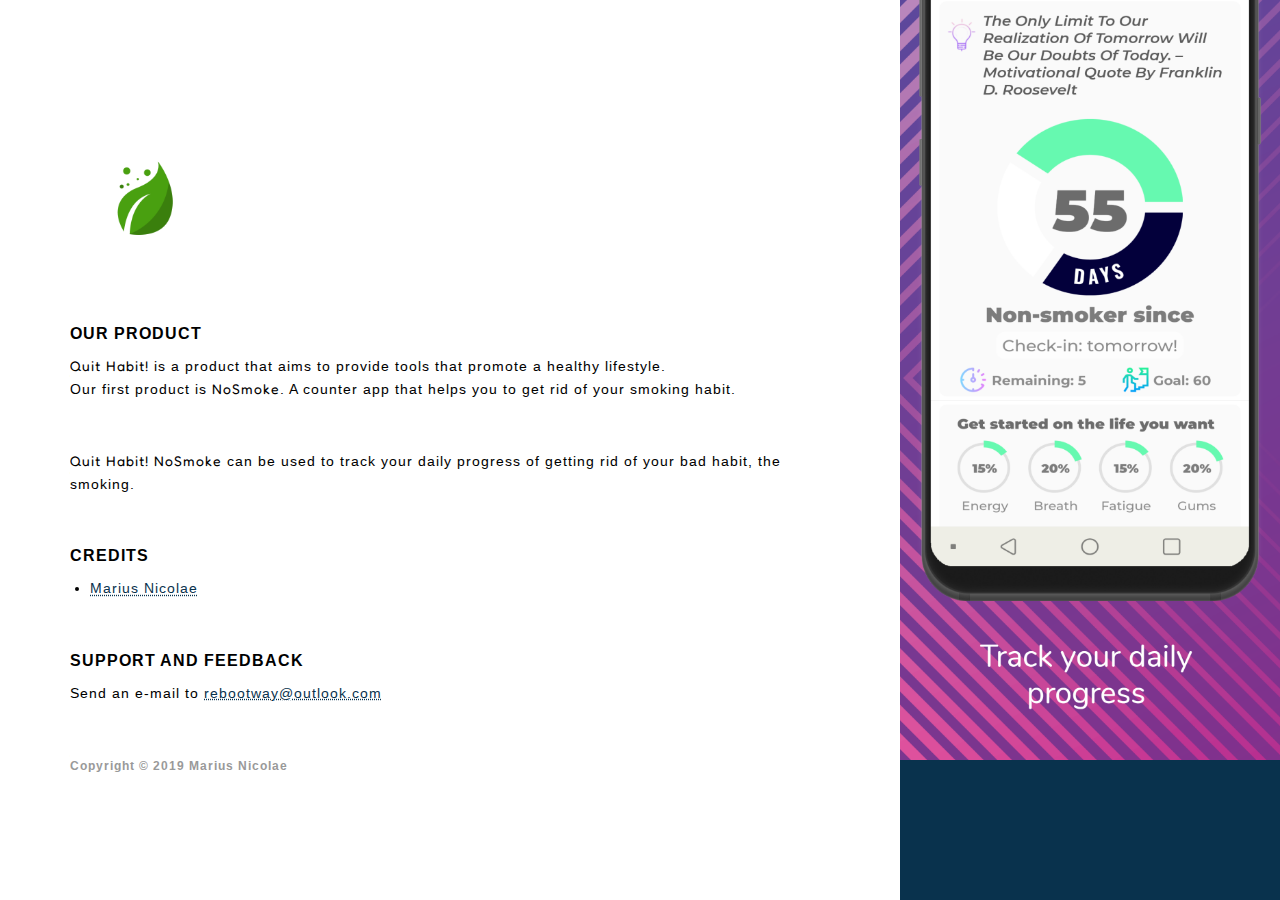
==== index.html @ b2daabd3 "webapge" ====
<!DOCTYPE html>
<html lang="en">
<head>
    <meta charset="UTF-8">
    <meta name="viewport" content="width=device-width, initial-scale=1.0">
    <meta http-equiv="X-UA-Compatible" content="ie=edge">

    <title>Quit Habit!</title>

    <link rel="stylesheet" type="text/css" href="css/about.css">
    <!-- Google Font -->
    <link href="https://fonts.googleapis.com/css?family=Arimo|Fredoka+One|Chicle" rel="stylesheet">
</head>
<body>

<div class="container">

  <div class="about">
    <img class="logo" src="img/ic_launcher_foreground.png">
    <!-- <h2 class="header">About</h2>
    <h3 class="header-about">Description</h3> -->


    <h3 class="features">Our Product</h3>
    <p>
      <span class="protein-brand">Quit Habit!</span> is a product that aims to provide tools that promote a healthy lifestyle.</br> Our first product is <span class="protein-brand">NoSmoke</span>. A counter app that helps you to get rid of your smoking habit.
    </p>
    <p>
      <span class="protein-brand">Quit Habit! NoSmoke</span> can be used to track your daily progress of getting rid of your bad habit, the smoking.
    </p>

    <h3>Credits</h3>
      <ul class="credits">
        <li><a href="https://github.com/bytao7mao">Marius Nicolae</a></li>
      </ul>

    <footer>
      <h3>Support and Feedback</h3>
      <p>Send an e-mail to <a href="mailto:rebootway@outlook.com?Subject=Hi%20there">rebootway@outlook.com</a>
      <h5>Copyright &copy; 2019 Marius Nicolae</h5>
    </footer>
  </div>

  <div class="screenshot">
        <img src="img/screen_3.png">
  </div>

</div>

</body>
</html>
---- css/about.css ----
* {
    margin: 0;
    padding: 0;
    box-sizing: border-box;
}

html {

    height: 100%;
    font-size: 14px;
    font-family: 'Arimo', sans-serif;
    font-weight: 400;
    line-height: 160%;
    letter-spacing: 1px;
}

body {
    height: 100%;
}

a {
    text-decoration-style: dotted;
    color: #09324D;
}

a:hover {
    color: #EFDDB2;
}


.container {
    height: 100%;
    width: 100%;
    margin: 0;
    padding: 0;
    display: flex;
    flex-direction: column;
}


/*ABOUT*/
.logo {
    width: 150px;
    align-self: center;
    margin-bottom: 25px;
}

.about {
    flex: 2;
    width: 80%;
    margin: 100px auto;
    display: flex;
    flex-direction: column;
    justify-content: center;
}

.about p, .about ul {
    margin-bottom: 5px!important;
}

.protein-brand {
    font-family: 'Fredoka One', cursive;
}

.about p, .about li {
    font-size: 12px;
}

.about h3 {
    align-self: center;
    font-size: 14px;
    font-weight: 800;
    text-transform: uppercase;
}

.about ul li {
    margin-left: 10px;
}

.about h5 {
    color: #999999;
}

.credits li {
    margin-bottom: 0!important;
}

/*SCREENSHOT*/

.screenshot {
    /* flex: 1;
    width: 50%;
    height: 100%;
    padding: 50px 10px;
    background-color: #09324D;
    display: flex;
    justify-content: center;
    align-items: center;
    text-align: center; */
}

.screenshot img {
    width: 0%;
    max-width: 0px;
}


/*FOOTER*/
footer {
    text-align: center;
}



/*MOBILE*/
@media screen and (min-width: 1100px) {

  .logo {
      width: 150px;
      align-self: flex-start;
      margin-bottom: 25px;
  }

    .container {
        height: 100%;
        width: 100%;
        margin: 0;
        padding: 0;
        display: -webkit-flex;
        display: flex;
        -webkit-flex-direction: row;
        flex-direction: row;
    }

    .about {
        flex: 2;
        padding: 0 70px 0 70px;
        display: flex;
        flex-direction: column;
        justify-content: center;
    }

    .logo, .about p, .about ul {
        margin-bottom: 50px!important;
    }

    .protein-brand {
        font-family: 'Fredoka One', cursive;
    }

    .about p, .about li {
        font-size: 14px;
    }

    .about h3 {
        align-self: flex-start;
        margin-bottom: 10px;
        font-size: 16px;
        font-weight: 800;
        text-transform: uppercase;
    }

    .about ul li {
        margin-left: 20px;
        margin-bottom: 10px;
    }

    .about h5 {
        color: #999999;
    }

    .credits li {
        margin-bottom: 0!important;
    }


    /*SCREENSHOT*/
    .screenshot {
        flex: 1;
        width: 30%;
        background-color: #09324D;
        display: flex;
        justify-content: flex-start;
        align-items: flex-start;
        text-align: flex-start;
    }

    .screenshot img {
        width: 100%;
        max-width: 800px;
    }


    /*FOOTER*/
    footer {
        text-align: left;
    }
}
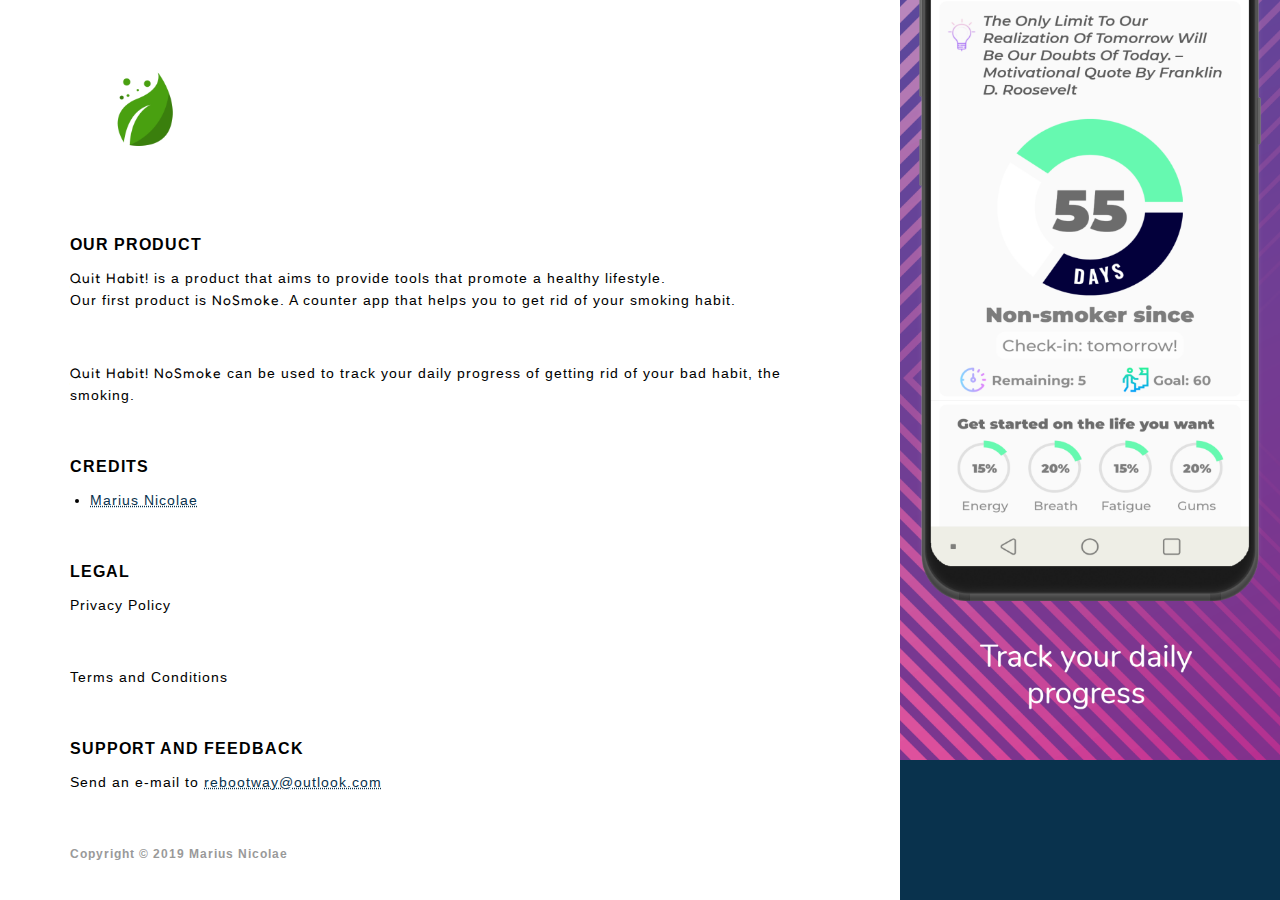
==== commit 5f9f8803: "test" ====
--- a/index.html
+++ b/index.html
@@ -34,6 +34,11 @@
         <li><a href="https://github.com/bytao7mao">Marius Nicolae</a></li>
       </ul>
 
+      <footer>
+        <h3>Legal</h3>
+        <p>Privacy Policy<a href="https://bytao7mao.github.io/quithabit/legal/privacy_policy.html"></a>
+        <p>Terms and Conditions<a href="https://bytao7mao.github.io/quithabit/legal/terms_and_conditions.html"></a>
+      </footer>
     <footer>
       <h3>Support and Feedback</h3>
       <p>Send an e-mail to <a href="mailto:rebootway@outlook.com?Subject=Hi%20there">rebootway@outlook.com</a>
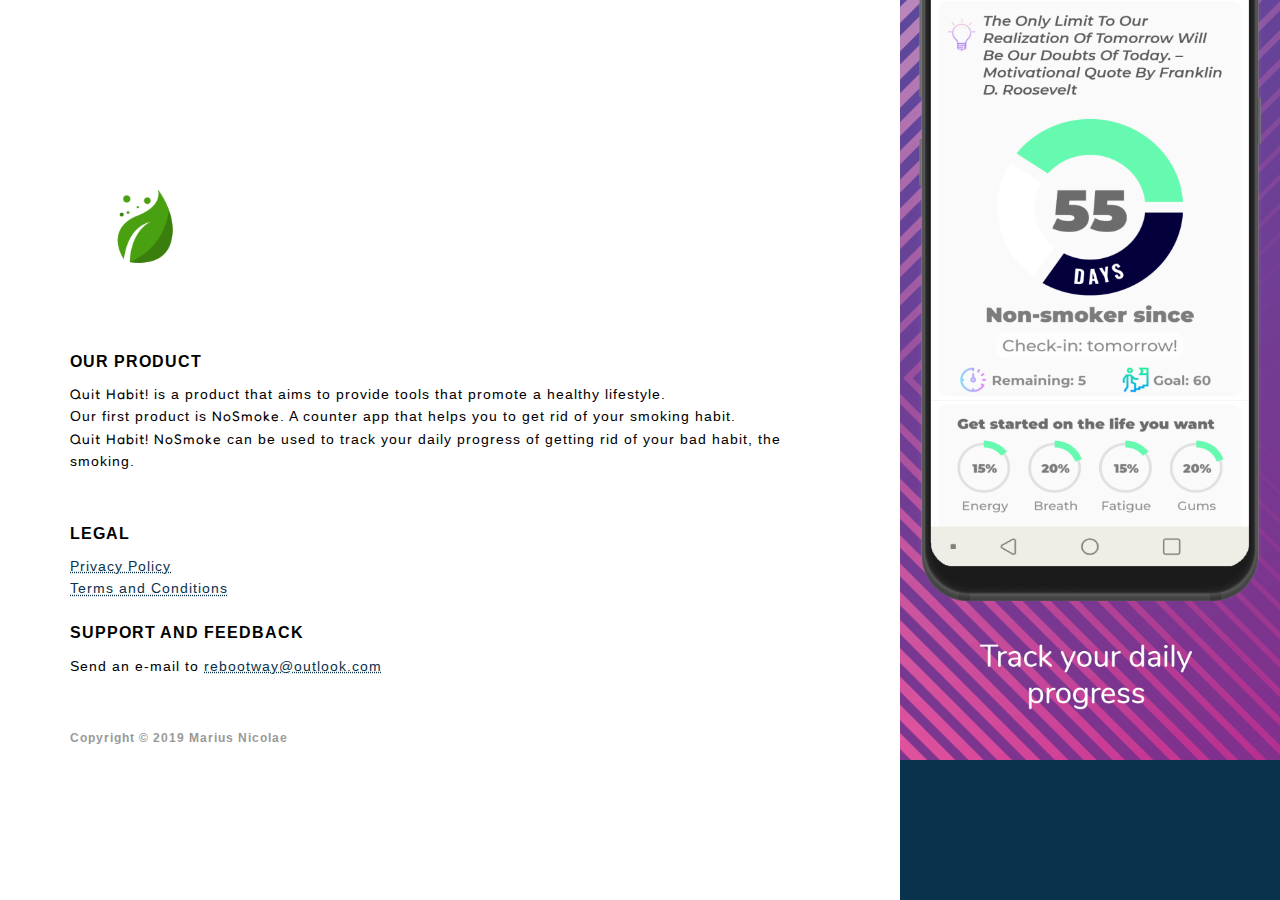
==== commit 232889a9: "update" ====
--- a/index.html
+++ b/index.html
@@ -17,29 +17,26 @@
 
   <div class="about">
     <img class="logo" src="img/ic_launcher_foreground.png">
-    <!-- <h2 class="header">About</h2>
-    <h3 class="header-about">Description</h3> -->
 
 
     <h3 class="features">Our Product</h3>
     <p>
-      <span class="protein-brand">Quit Habit!</span> is a product that aims to provide tools that promote a healthy lifestyle.</br> Our first product is <span class="protein-brand">NoSmoke</span>. A counter app that helps you to get rid of your smoking habit.
-    </p>
-    <p>
-      <span class="protein-brand">Quit Habit! NoSmoke</span> can be used to track your daily progress of getting rid of your bad habit, the smoking.
+      <span class="protein-brand">Quit Habit!</span> is a product that aims to provide 
+	  tools that promote a healthy lifestyle.</br> 
+	  Our first product is <span class="protein-brand">NoSmoke</span>. 
+	  A counter app that helps you to get rid of your smoking habit.</br>
+	  <span class="protein-brand">Quit Habit! NoSmoke</span> can be used to track your daily progress 
+	  of getting rid of your bad habit, 
+	  the smoking.
     </p>
 
-    <h3>Credits</h3>
-      <ul class="credits">
-        <li><a href="https://github.com/bytao7mao">Marius Nicolae</a></li>
-      </ul>
-
-      <footer>
+      
         <h3>Legal</h3>
-        <p>Privacy Policy<a href="https://bytao7mao.github.io/quithabit/legal/privacy_policy.html"></a>
-        <p>Terms and Conditions<a href="https://bytao7mao.github.io/quithabit/legal/terms_and_conditions.html"></a>
-      </footer>
-    <footer>
+        <a href="https://bytao7mao.github.io/quithabit/legal/privacy_policy.html">Privacy Policy</a>
+        <a href="https://bytao7mao.github.io/quithabit/legal/terms_and_conditions.html">Terms and Conditions</a>
+     </br>
+    
+	<footer>
       <h3>Support and Feedback</h3>
       <p>Send an e-mail to <a href="mailto:rebootway@outlook.com?Subject=Hi%20there">rebootway@outlook.com</a>
       <h5>Copyright &copy; 2019 Marius Nicolae</h5>
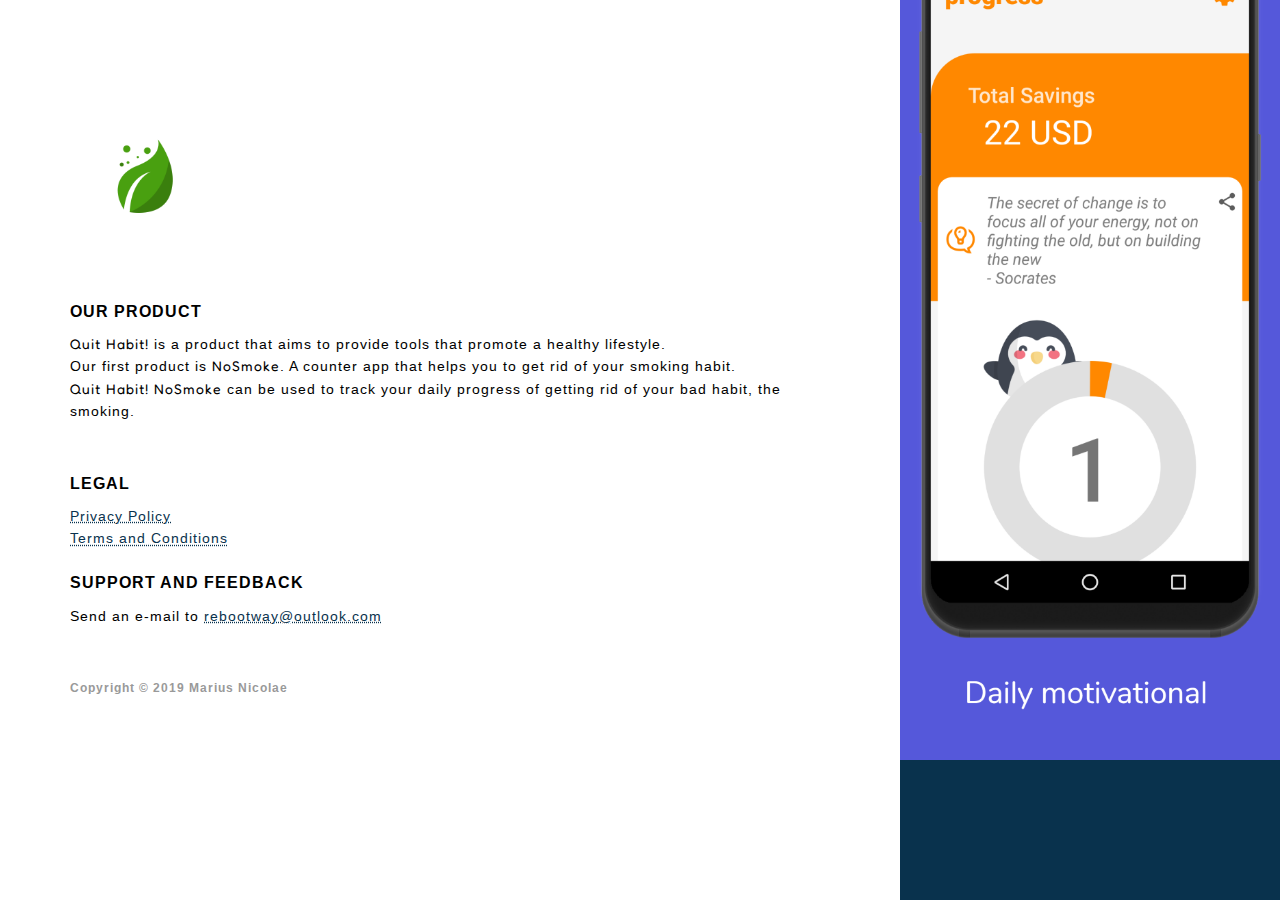
==== commit e478cfcd: "webpage sync" ====
--- a/index.html
+++ b/index.html
@@ -21,21 +21,21 @@
 
     <h3 class="features">Our Product</h3>
     <p>
-      <span class="protein-brand">Quit Habit!</span> is a product that aims to provide 
-	  tools that promote a healthy lifestyle.</br> 
-	  Our first product is <span class="protein-brand">NoSmoke</span>. 
+      <span class="protein-brand">Quit Habit!</span> is a product that aims to provide
+	  tools that promote a healthy lifestyle.</br>
+	  Our first product is <span class="protein-brand">NoSmoke</span>.
 	  A counter app that helps you to get rid of your smoking habit.</br>
-	  <span class="protein-brand">Quit Habit! NoSmoke</span> can be used to track your daily progress 
-	  of getting rid of your bad habit, 
+	  <span class="protein-brand">Quit Habit! NoSmoke</span> can be used to track your daily progress
+	  of getting rid of your bad habit,
 	  the smoking.
     </p>
 
-      
+
         <h3>Legal</h3>
         <a href="https://bytao7mao.github.io/quithabit/legal/privacy_policy.html">Privacy Policy</a>
         <a href="https://bytao7mao.github.io/quithabit/legal/terms_and_conditions.html">Terms and Conditions</a>
      </br>
-    
+
 	<footer>
       <h3>Support and Feedback</h3>
       <p>Send an e-mail to <a href="mailto:rebootway@outlook.com?Subject=Hi%20there">rebootway@outlook.com</a>
@@ -44,7 +44,7 @@
   </div>
 
   <div class="screenshot">
-        <img src="img/screen_3.png">
+        <img src="img/screen_1.png">
   </div>
 
 </div>
--- a/css/about.css
+++ b/css/about.css
@@ -43,6 +43,7 @@
     width: 150px;
     align-self: center;
     margin-bottom: 25px;
+margin-top: -100px;
 }
 
 .about {
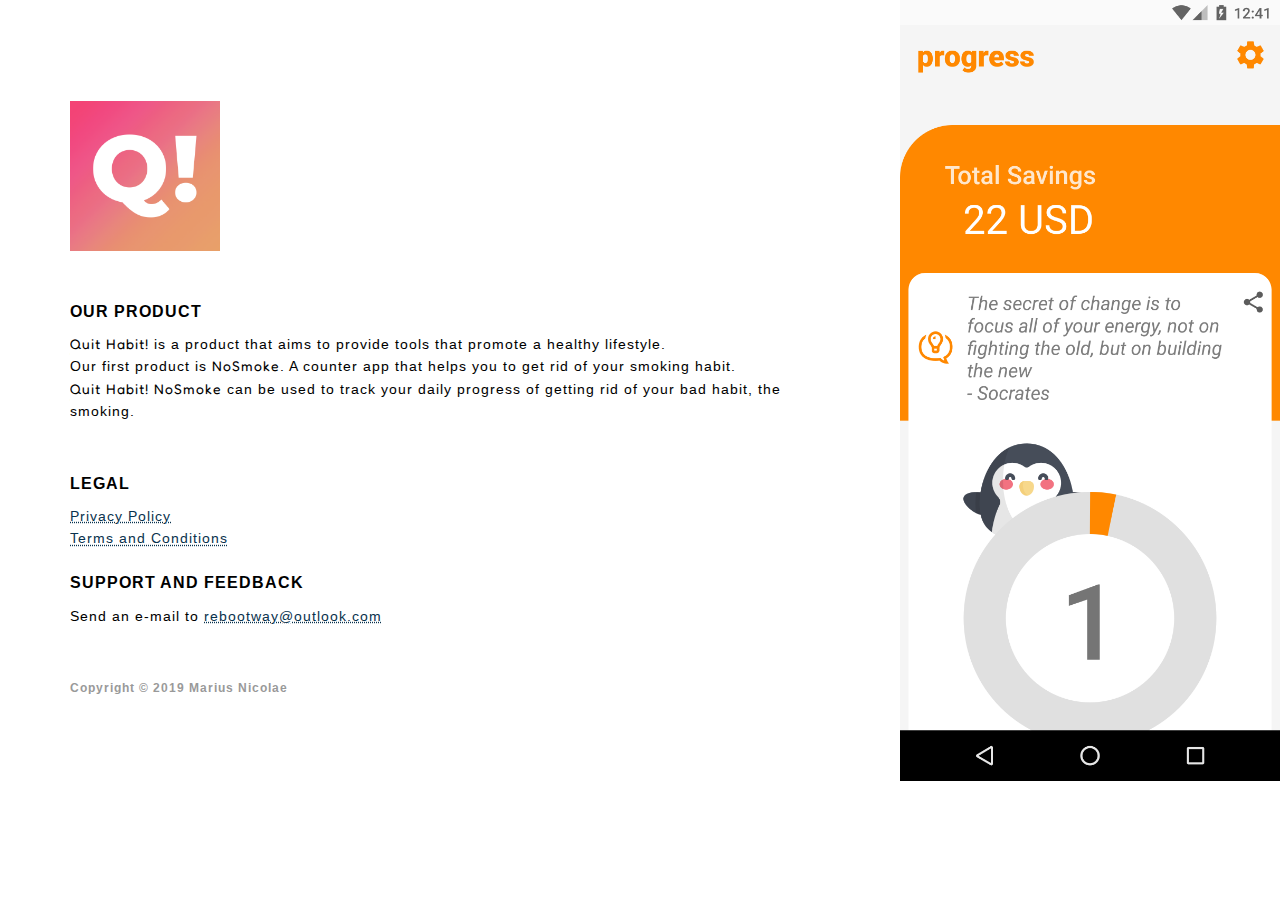
==== commit 7f26a851: "actualizare site" ====
--- a/index.html
+++ b/index.html
@@ -16,7 +16,7 @@
 <div class="container">
 
   <div class="about">
-    <img class="logo" src="img/ic_launcher_foreground.png">
+    <img class="logo" src="img/logo.png">
 
 
     <h3 class="features">Our Product</h3>
@@ -44,7 +44,7 @@
   </div>
 
   <div class="screenshot">
-        <img src="img/screen_1.png">
+        <img src="img/screen_2.png">
   </div>
 
 </div>
--- a/css/about.css
+++ b/css/about.css
@@ -175,11 +175,11 @@
     }
 
 
-    /*SCREENSHOT*/
+    /*SCREENSHOT #09324D*/
     .screenshot {
         flex: 1;
         width: 30%;
-        background-color: #09324D;
+        background-color: #FFF;
         display: flex;
         justify-content: flex-start;
         align-items: flex-start;
